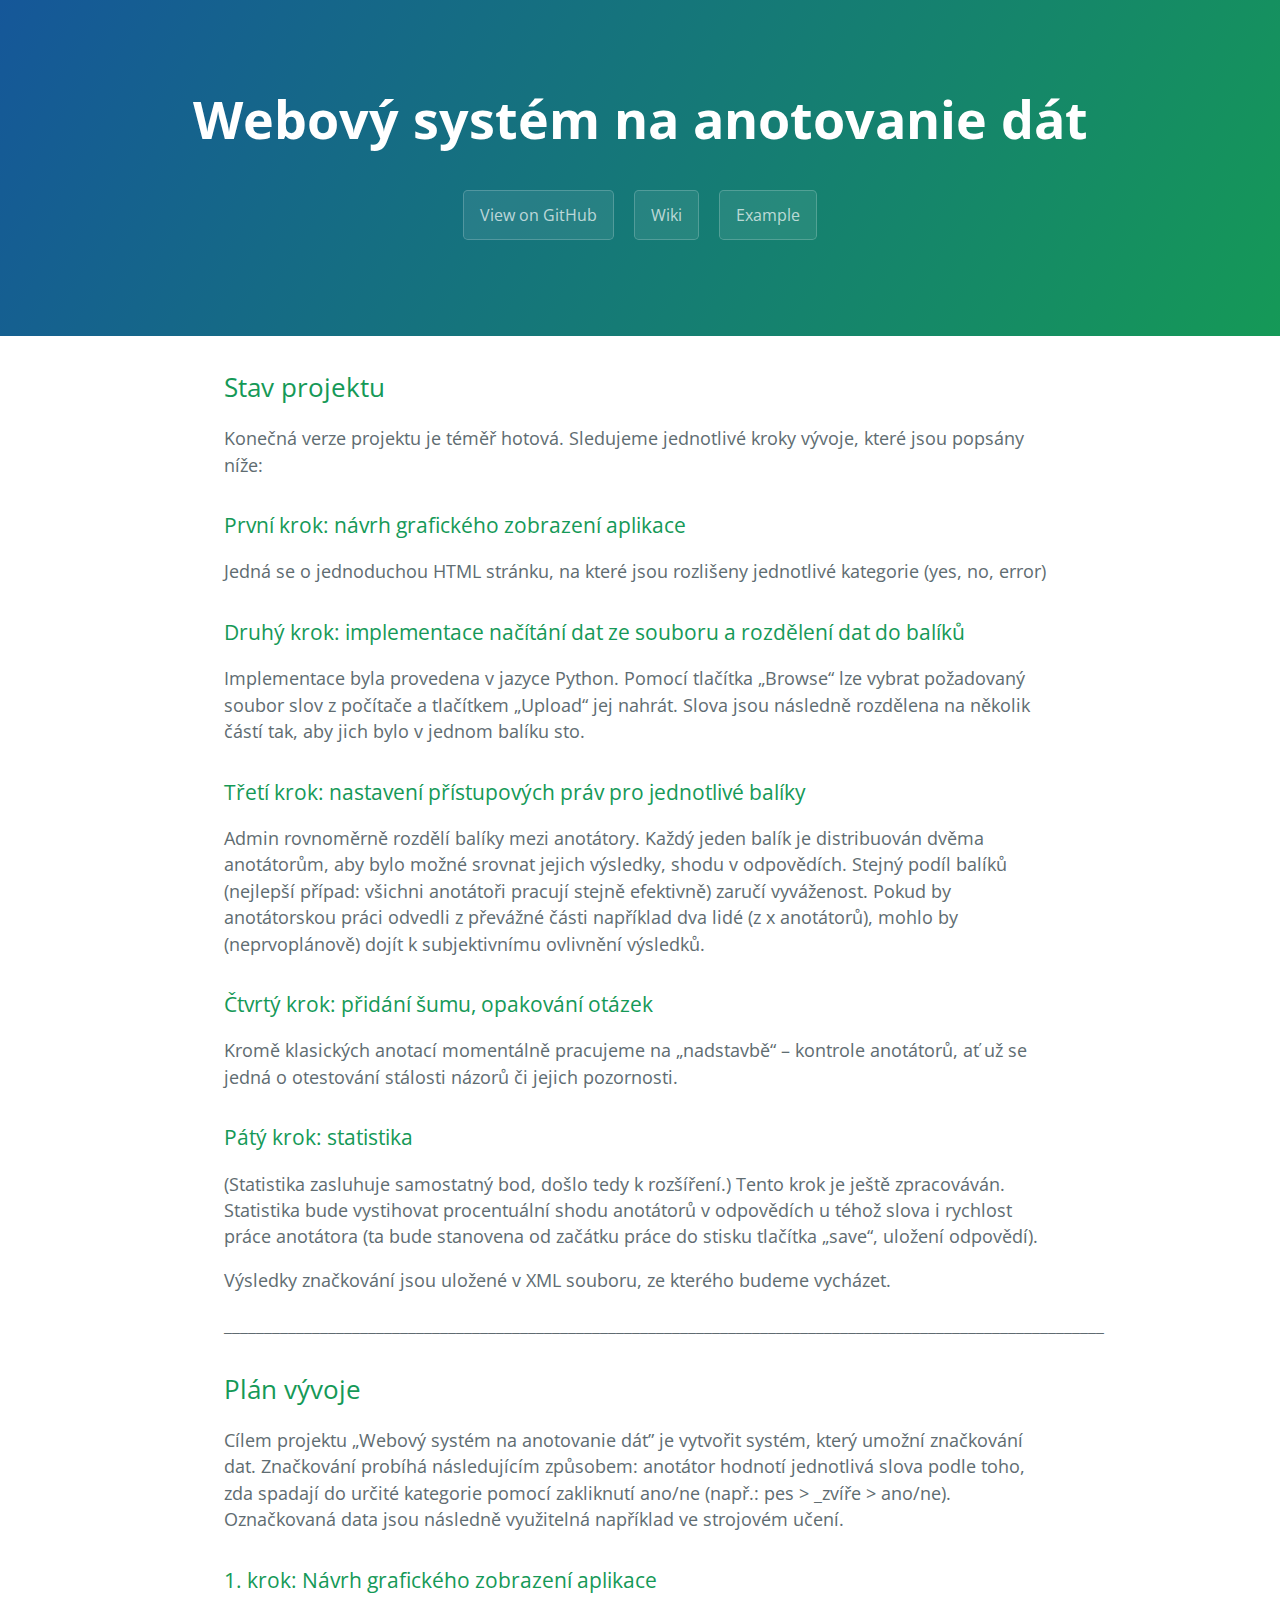
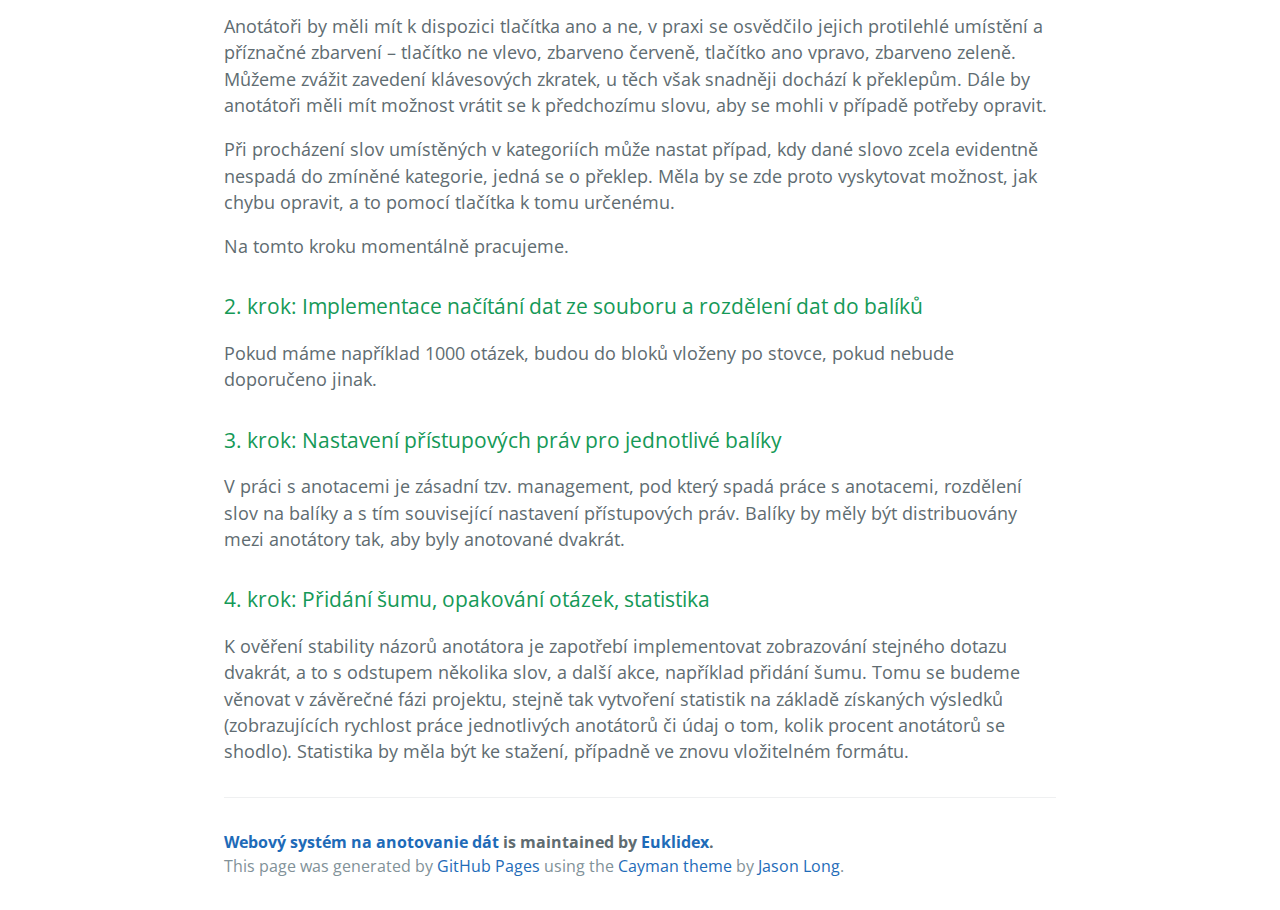
==== index.html @ afd8bba5 "Update index.html" ====
<!DOCTYPE html>
<html lang="en-us">
  <head>
    <meta charset="UTF-8">
    <title>Webový systém na anotovanie dát by Euklidex</title>
    <meta name="viewport" content="width=device-width, initial-scale=1">
    <link rel="stylesheet" type="text/css" href="stylesheets/normalize.css" media="screen">
    <link href='https://fonts.googleapis.com/css?family=Open+Sans:400,700' rel='stylesheet' type='text/css'>
    <link rel="stylesheet" type="text/css" href="stylesheets/stylesheet.css" media="screen">
    <link rel="stylesheet" type="text/css" href="stylesheets/github-light.css" media="screen">
  </head>
  <body>
    <section class="page-header">
      <h1 class="project-name">Webový systém na anotovanie dát</h1>
      <h2 class="project-tagline"></h2>
      <a href="https://github.com/Euklidex/WebSystemForDataAnnotation" class="btn">View on GitHub</a>
      <a href="https://github.com/Euklidex/WebSystemForDataAnnotation/wiki" class="btn">Wiki</a>
      <a href="example.html" class="btn">Example</a>
    </section>

    <section class="main-content">
      	<h2>Stav projektu</h2>
      	<p>Konečná verze projektu je téměř hotová. Sledujeme jednotlivé kroky vývoje, které jsou popsány níže:</p> 
      	
	<h3>První krok: návrh grafického zobrazení aplikace</h3> 
	<p>Jedná se o jednoduchou HTML stránku, na které jsou rozlišeny jednotlivé kategorie (yes, no, error)</p>
	
	<h3>Druhý krok: implementace načítání dat ze souboru a rozdělení dat do balíků</h3>
	<p>Implementace byla provedena v jazyce Python. Pomocí tlačítka „Browse“ lze vybrat požadovaný soubor slov z počítače a tlačítkem „Upload“ jej nahrát.
	Slova jsou následně rozdělena na několik částí tak, aby jich bylo v jednom balíku sto.</p>
	
	<h3>Třetí krok: nastavení přístupových práv pro jednotlivé balíky</h3>
	<p>Admin rovnoměrně rozdělí balíky mezi anotátory. Každý jeden balík je distribuován dvěma anotátorům, aby bylo možné srovnat jejich výsledky, shodu v odpovědích. 
	Stejný podíl balíků (nejlepší případ: všichni anotátoři pracují stejně efektivně) zaručí vyváženost. Pokud by anotátorskou práci odvedli z převážné části například dva lidé (z x anotátorů), mohlo by (neprvoplánově) dojít k subjektivnímu ovlivnění výsledků.</p>  
	
	<h3>Čtvrtý krok: přidání šumu, opakování otázek</h3>
	<p>Kromě klasických anotací momentálně pracujeme na „nadstavbě“ – kontrole anotátorů, ať už se jedná o otestování stálosti názorů či jejich pozornosti.</p>
	
	<h3>Pátý krok: statistika</h3>
	<p>(Statistika zasluhuje samostatný bod, došlo tedy k rozšíření.) Tento krok je ještě zpracováván. Statistika bude vystihovat procentuální shodu anotátorů v odpovědích u téhož slova i rychlost práce anotátora (ta bude stanovena od začátku práce do stisku tlačítka „save“, uložení odpovědí).</p>
	<p>Výsledky značkování jsou uložené v XML souboru, ze kterého budeme vycházet.</p>
<p>______________________________________________________________________________________________________________</p>

	  <h2>Plán vývoje</h2>
	  
      <p>Cílem projektu „Webový systém na anotovanie dát” je vytvořit systém, který umožní značkování dat. Značkování probíhá následujícím způsobem: anotátor hodnotí jednotlivá slova podle toho, zda spadají do určité kategorie pomocí zakliknutí ano/ne (např.: pes > _zvíře > ano/ne). Označkovaná data jsou následně využitelná například ve strojovém učení.</p>
	  
	  <h3>1. krok: Návrh grafického zobrazení aplikace</h3>
	  
	  <p>Anotátoři by měli mít k dispozici tlačítka ano a ne, v praxi se osvědčilo jejich protilehlé umístění a příznačné zbarvení – tlačítko ne vlevo, zbarveno červeně, tlačítko ano vpravo, zbarveno zeleně. Můžeme zvážit zavedení klávesových zkratek, u těch však snadněji dochází k překlepům. Dále by anotátoři měli mít možnost vrátit se k předchozímu slovu, aby se mohli v případě potřeby opravit.</p>
	  
	  <p>Při procházení slov umístěných v kategoriích může nastat případ, kdy dané slovo zcela evidentně nespadá do zmíněné kategorie, jedná se o překlep. Měla by se zde proto vyskytovat možnost, jak chybu opravit, a to pomocí tlačítka k tomu určenému.</p>
	  
	  <p>Na tomto kroku momentálně pracujeme.</p>

	  <h3>2. krok: Implementace načítání dat ze souboru a rozdělení dat do balíků</h3>
	  
	  <p>Pokud máme například 1000 otázek, budou do bloků vloženy po stovce, pokud nebude doporučeno jinak.</p>

	  <h3>3. krok: Nastavení přístupových práv pro jednotlivé balíky</h3>	
	  
	  <p>V práci s anotacemi je zásadní tzv. management, pod který spadá práce s anotacemi, rozdělení slov na balíky a s tím související nastavení přístupových práv. Balíky by měly být distribuovány mezi anotátory tak, aby byly anotované dvakrát.</p>

	  <h3>4. krok: Přidání šumu, opakování otázek, statistika</h3>
	  
	  <p>K ověření stability názorů anotátora je zapotřebí implementovat zobrazování stejného dotazu dvakrát, a to s odstupem několika slov, a další akce, například přidání šumu. Tomu se budeme věnovat v závěrečné fázi projektu, stejně tak vytvoření statistik na základě získaných výsledků (zobrazujících rychlost práce jednotlivých anotátorů či údaj o tom, kolik procent anotátorů se shodlo). Statistika by měla být ke stažení, případně ve znovu vložitelném formátu.</p>
	  
      <footer class="site-footer">
        <span class="site-footer-owner"><a href="https://github.com/Euklidex/WebSystemForDataAnnotation">Webový systém na anotovanie dát</a> is maintained by <a href="https://github.com/Euklidex">Euklidex</a>.</span>

        <span class="site-footer-credits">This page was generated by <a href="https://pages.github.com">GitHub Pages</a> using the <a href="https://github.com/jasonlong/cayman-theme">Cayman theme</a> by <a href="https://twitter.com/jasonlong">Jason Long</a>.</span>
      </footer>

    </section>

  
  </body>
</html>
---- stylesheets/stylesheet.css ----
* {
  box-sizing: border-box; }

body {
  padding: 0;
  margin: 0;
  font-family: "Open Sans", "Helvetica Neue", Helvetica, Arial, sans-serif;
  font-size: 16px;
  line-height: 1.5;
  color: #606c71; }

a {
  color: #1e6bb8;
  text-decoration: none; }
  a:hover {
    text-decoration: underline; }

.btn {
  display: inline-block;
  margin-bottom: 1rem;
  color: rgba(255, 255, 255, 0.7);
  background-color: rgba(255, 255, 255, 0.08);
  border-color: rgba(255, 255, 255, 0.2);
  border-style: solid;
  border-width: 1px;
  border-radius: 0.3rem;
  transition: color 0.2s, background-color 0.2s, border-color 0.2s; }
  .btn + .btn {
    margin-left: 1rem; }

.btn:hover {
  color: rgba(255, 255, 255, 0.8);
  text-decoration: none;
  background-color: rgba(255, 255, 255, 0.2);
  border-color: rgba(255, 255, 255, 0.3); }

@media screen and (min-width: 64em) {
  .btn {
    padding: 0.75rem 1rem; } }

@media screen and (min-width: 42em) and (max-width: 64em) {
  .btn {
    padding: 0.6rem 0.9rem;
    font-size: 0.9rem; } }

@media screen and (max-width: 42em) {
  .btn {
    display: block;
    width: 100%;
    padding: 0.75rem;
    font-size: 0.9rem; }
    .btn + .btn {
      margin-top: 1rem;
      margin-left: 0; } }

.page-header {
  color: #fff;
  text-align: center;
  background-color: #159957;
  background-image: linear-gradient(120deg, #155799, #159957); }

@media screen and (min-width: 64em) {
  .page-header {
    padding: 5rem 6rem; } }

@media screen and (min-width: 42em) and (max-width: 64em) {
  .page-header {
    padding: 3rem 4rem; } }

@media screen and (max-width: 42em) {
  .page-header {
    padding: 2rem 1rem; } }

.project-name {
  margin-top: 0;
  margin-bottom: 0.1rem; }

@media screen and (min-width: 64em) {
  .project-name {
    font-size: 3.25rem; } }

@media screen and (min-width: 42em) and (max-width: 64em) {
  .project-name {
    font-size: 2.25rem; } }

@media screen and (max-width: 42em) {
  .project-name {
    font-size: 1.75rem; } }

.project-tagline {
  margin-bottom: 2rem;
  font-weight: normal;
  opacity: 0.7; }

@media screen and (min-width: 64em) {
  .project-tagline {
    font-size: 1.25rem; } }

@media screen and (min-width: 42em) and (max-width: 64em) {
  .project-tagline {
    font-size: 1.15rem; } }

@media screen and (max-width: 42em) {
  .project-tagline {
    font-size: 1rem; } }

.main-content :first-child {
  margin-top: 0; }
.main-content img {
  max-width: 100%; }
.main-content h1, .main-content h2, .main-content h3, .main-content h4, .main-content h5, .main-content h6 {
  margin-top: 2rem;
  margin-bottom: 1rem;
  font-weight: normal;
  color: #159957; }
.main-content p {
  margin-bottom: 1em; }
.main-content code {
  padding: 2px 4px;
  font-family: Consolas, "Liberation Mono", Menlo, Courier, monospace;
  font-size: 0.9rem;
  color: #383e41;
  background-color: #f3f6fa;
  border-radius: 0.3rem; }
.main-content pre {
  padding: 0.8rem;
  margin-top: 0;
  margin-bottom: 1rem;
  font: 1rem Consolas, "Liberation Mono", Menlo, Courier, monospace;
  color: #567482;
  word-wrap: normal;
  background-color: #f3f6fa;
  border: solid 1px #dce6f0;
  border-radius: 0.3rem; }
  .main-content pre > code {
    padding: 0;
    margin: 0;
    font-size: 0.9rem;
    color: #567482;
    word-break: normal;
    white-space: pre;
    background: transparent;
    border: 0; }
.main-content .highlight {
  margin-bottom: 1rem; }
  .main-content .highlight pre {
    margin-bottom: 0;
    word-break: normal; }
.main-content .highlight pre, .main-content pre {
  padding: 0.8rem;
  overflow: auto;
  font-size: 0.9rem;
  line-height: 1.45;
  border-radius: 0.3rem; }
.main-content pre code, .main-content pre tt {
  display: inline;
  max-width: initial;
  padding: 0;
  margin: 0;
  overflow: initial;
  line-height: inherit;
  word-wrap: normal;
  background-color: transparent;
  border: 0; }
  .main-content pre code:before, .main-content pre code:after, .main-content pre tt:before, .main-content pre tt:after {
    content: normal; }
.main-content ul, .main-content ol {
  margin-top: 0; }
.main-content blockquote {
  padding: 0 1rem;
  margin-left: 0;
  color: #819198;
  border-left: 0.3rem solid #dce6f0; }
  .main-content blockquote > :first-child {
    margin-top: 0; }
  .main-content blockquote > :last-child {
    margin-bottom: 0; }
.main-content table {
  display: block;
  width: 100%;
  overflow: auto;
  word-break: normal;
  word-break: keep-all; }
  .main-content table th {
    font-weight: bold; }
  .main-content table th, .main-content table td {
    padding: 0.5rem 1rem;
    border: 1px solid #e9ebec; }
.main-content dl {
  padding: 0; }
  .main-content dl dt {
    padding: 0;
    margin-top: 1rem;
    font-size: 1rem;
    font-weight: bold; }
  .main-content dl dd {
    padding: 0;
    margin-bottom: 1rem; }
.main-content hr {
  height: 2px;
  padding: 0;
  margin: 1rem 0;
  background-color: #eff0f1;
  border: 0; }

@media screen and (min-width: 64em) {
  .main-content {
    max-width: 64rem;
    padding: 2rem 6rem;
    margin: 0 auto;
    font-size: 1.1rem; } }

@media screen and (min-width: 42em) and (max-width: 64em) {
  .main-content {
    padding: 2rem 4rem;
    font-size: 1.1rem; } }

@media screen and (max-width: 42em) {
  .main-content {
    padding: 2rem 1rem;
    font-size: 1rem; } }

.site-footer {
  padding-top: 2rem;
  margin-top: 2rem;
  border-top: solid 1px #eff0f1; }

.site-footer-owner {
  display: block;
  font-weight: bold; }

.site-footer-credits {
  color: #819198; }

@media screen and (min-width: 64em) {
  .site-footer {
    font-size: 1rem; } }

@media screen and (min-width: 42em) and (max-width: 64em) {
  .site-footer {
    font-size: 1rem; } }

@media screen and (max-width: 42em) {
  .site-footer {
    font-size: 0.9rem; } }
---- stylesheets/github-light.css ----
/*
The MIT License (MIT)

Copyright (c) 2015 GitHub, Inc.

Permission is hereby granted, free of charge, to any person obtaining a copy
of this software and associated documentation files (the "Software"), to deal
in the Software without restriction, including without limitation the rights
to use, copy, modify, merge, publish, distribute, sublicense, and/or sell
copies of the Software, and to permit persons to whom the Software is
furnished to do so, subject to the following conditions:

The above copyright notice and this permission notice shall be included in all
copies or substantial portions of the Software.

THE SOFTWARE IS PROVIDED "AS IS", WITHOUT WARRANTY OF ANY KIND, EXPRESS OR
IMPLIED, INCLUDING BUT NOT LIMITED TO THE WARRANTIES OF MERCHANTABILITY,
FITNESS FOR A PARTICULAR PURPOSE AND NONINFRINGEMENT. IN NO EVENT SHALL THE
AUTHORS OR COPYRIGHT HOLDERS BE LIABLE FOR ANY CLAIM, DAMAGES OR OTHER
LIABILITY, WHETHER IN AN ACTION OF CONTRACT, TORT OR OTHERWISE, ARISING FROM,
OUT OF OR IN CONNECTION WITH THE SOFTWARE OR THE USE OR OTHER DEALINGS IN THE
SOFTWARE.

*/

.pl-c /* comment */ {
  color: #969896;
}

.pl-c1      /* constant, markup.raw, meta.diff.header, meta.module-reference, meta.property-name, support, support.constant, support.variable, variable.other.constant */,
.pl-s .pl-v /* string variable */ {
  color: #0086b3;
}

.pl-e  /* entity */,
.pl-en /* entity.name */ {
  color: #795da3;
}

.pl-s .pl-s1 /* string source */,
.pl-smi      /* storage.modifier.import, storage.modifier.package, storage.type.java, variable.other, variable.parameter.function */ {
  color: #333;
}

.pl-ent /* entity.name.tag */ {
  color: #63a35c;
}

.pl-k /* keyword, storage, storage.type */ {
  color: #a71d5d;
}

.pl-pds              /* punctuation.definition.string, string.regexp.character-class */,
.pl-s                /* string */,
.pl-s .pl-pse .pl-s1 /* string punctuation.section.embedded source */,
.pl-sr               /* string.regexp */,
.pl-sr .pl-cce       /* string.regexp constant.character.escape */,
.pl-sr .pl-sra       /* string.regexp string.regexp.arbitrary-repitition */,
.pl-sr .pl-sre       /* string.regexp source.ruby.embedded */ {
  color: #183691;
}

.pl-v /* variable */ {
  color: #ed6a43;
}

.pl-id /* invalid.deprecated */ {
  color: #b52a1d;
}

.pl-ii /* invalid.illegal */ {
  background-color: #b52a1d;
  color: #f8f8f8;
}

.pl-sr .pl-cce /* string.regexp constant.character.escape */ {
  color: #63a35c;
  font-weight: bold;
}

.pl-ml /* markup.list */ {
  color: #693a17;
}

.pl-mh        /* markup.heading */,
.pl-mh .pl-en /* markup.heading entity.name */,
.pl-ms        /* meta.separator */ {
  color: #1d3e81;
  font-weight: bold;
}

.pl-mq /* markup.quote */ {
  color: #008080;
}

.pl-mi /* markup.italic */ {
  color: #333;
  font-style: italic;
}

.pl-mb /* markup.bold */ {
  color: #333;
  font-weight: bold;
}

.pl-md /* markup.deleted, meta.diff.header.from-file */ {
  background-color: #ffecec;
  color: #bd2c00;
}

.pl-mi1 /* markup.inserted, meta.diff.header.to-file */ {
  background-color: #eaffea;
  color: #55a532;
}

.pl-mdr /* meta.diff.range */ {
  color: #795da3;
  font-weight: bold;
}

.pl-mo /* meta.output */ {
  color: #1d3e81;
}
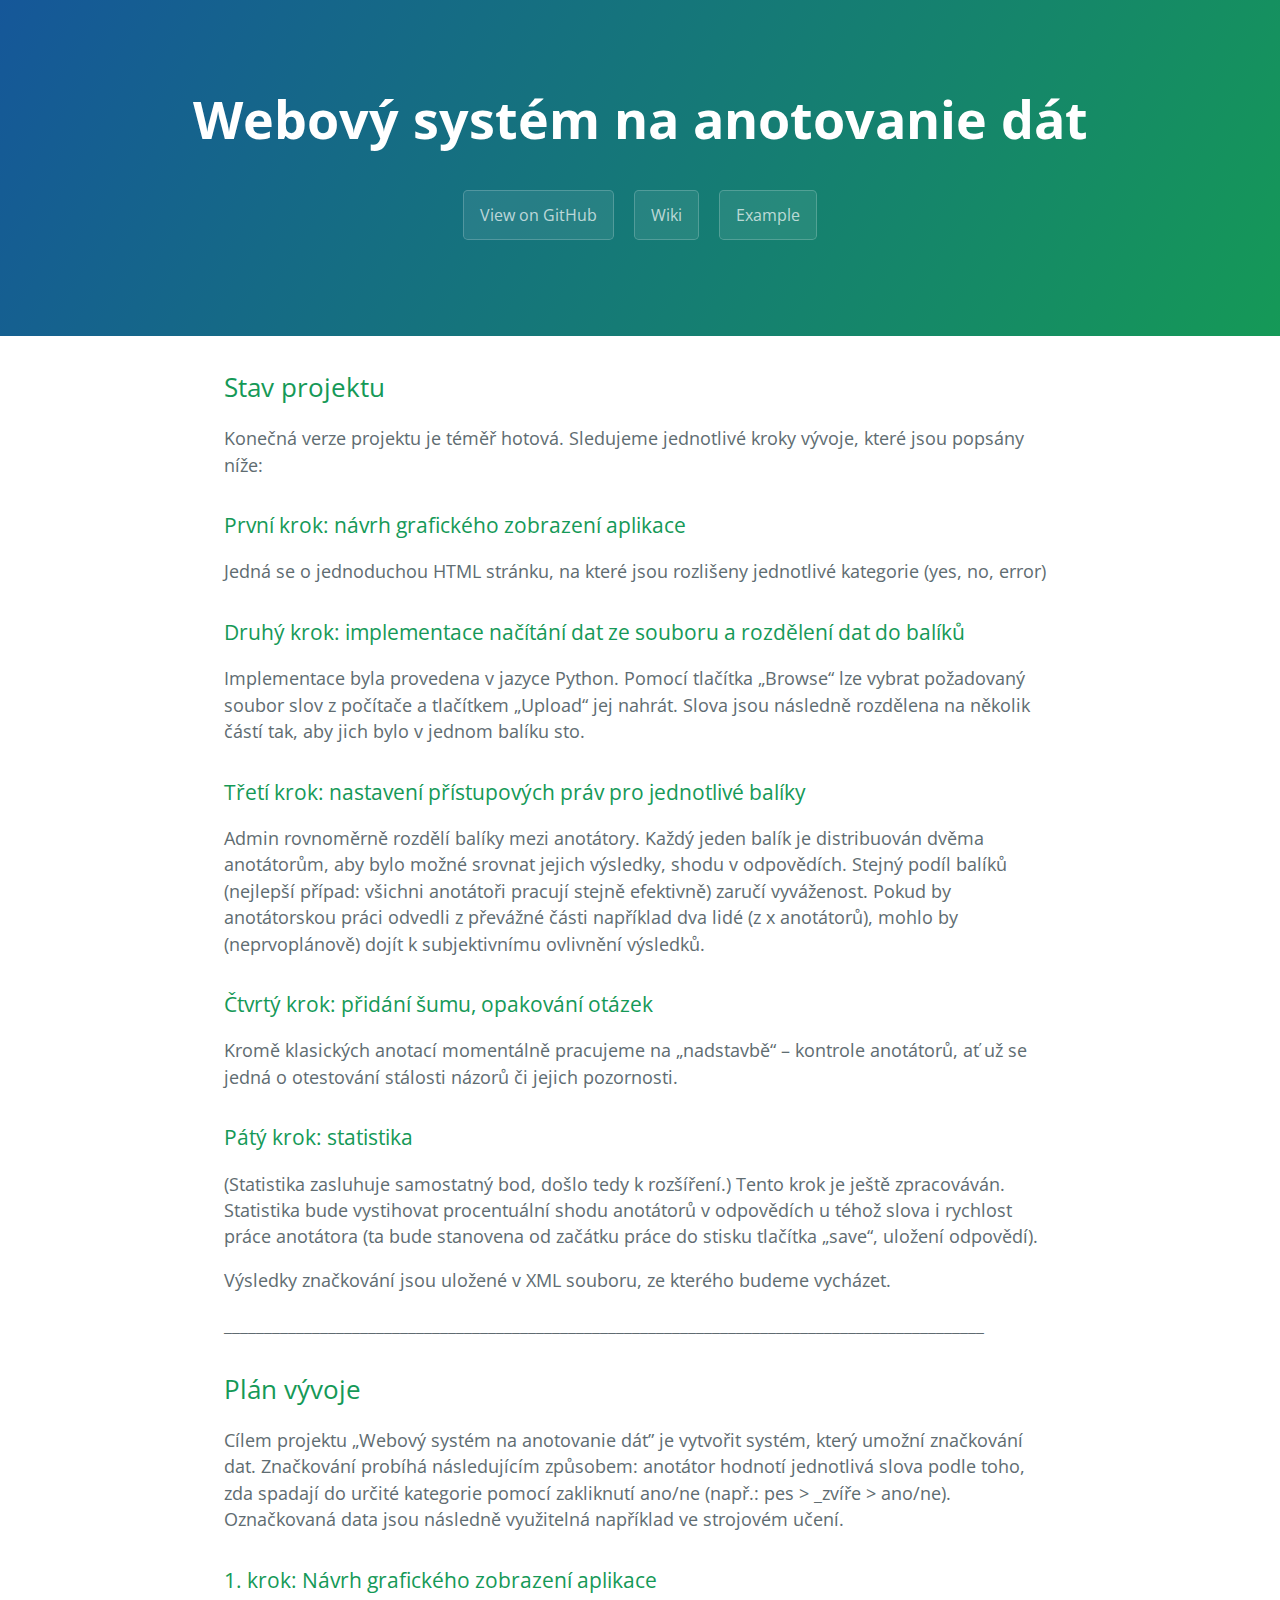
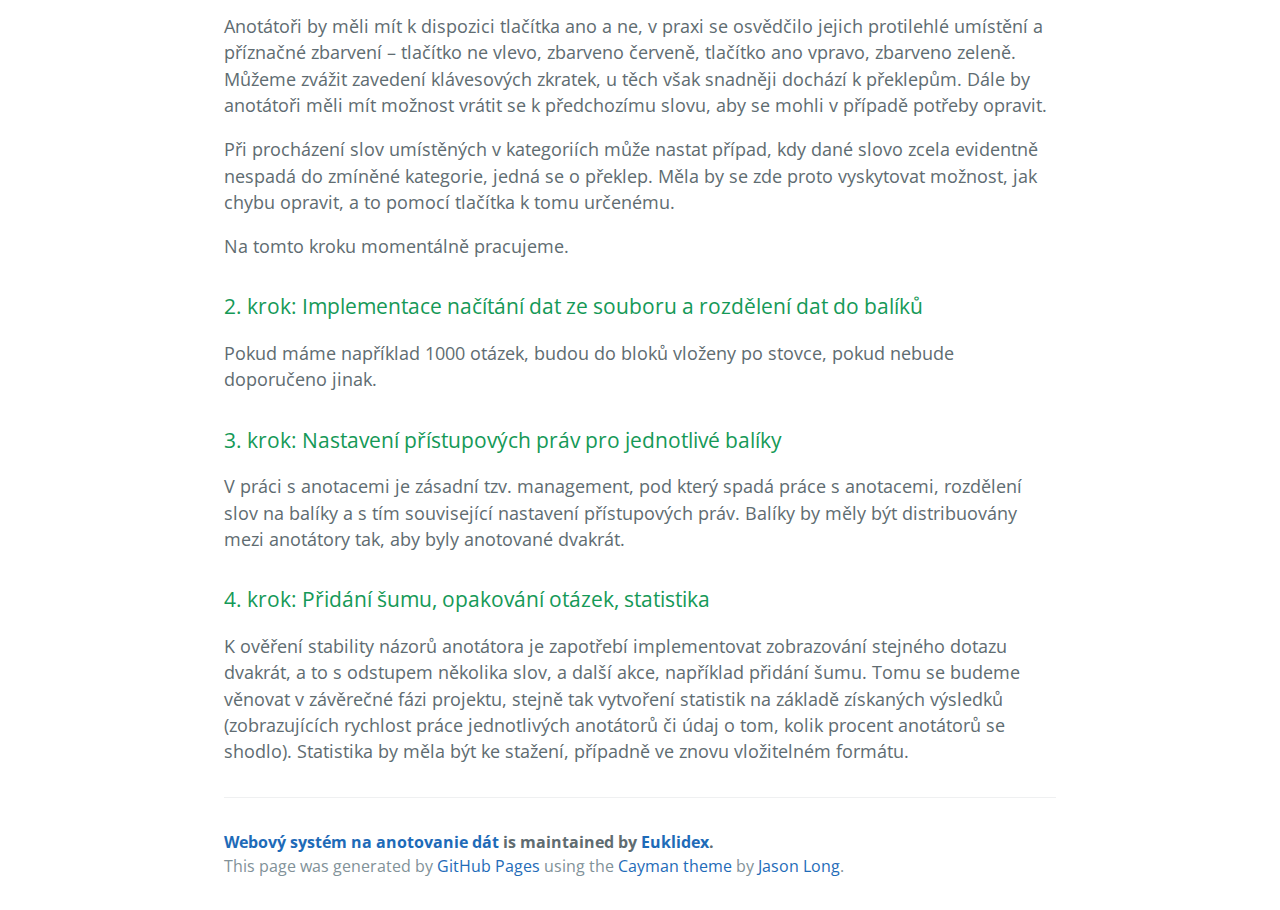
==== commit 620376e8: "Update index.html" ====
--- a/index.html
+++ b/index.html
@@ -39,7 +39,7 @@
 	<h3>Pátý krok: statistika</h3>
 	<p>(Statistika zasluhuje samostatný bod, došlo tedy k rozšíření.) Tento krok je ještě zpracováván. Statistika bude vystihovat procentuální shodu anotátorů v odpovědích u téhož slova i rychlost práce anotátora (ta bude stanovena od začátku práce do stisku tlačítka „save“, uložení odpovědí).</p>
 	<p>Výsledky značkování jsou uložené v XML souboru, ze kterého budeme vycházet.</p>
-<p>______________________________________________________________________________________________________________</p>
+<p>_______________________________________________________________________________________________</p>
 
 	  <h2>Plán vývoje</h2>
 	  
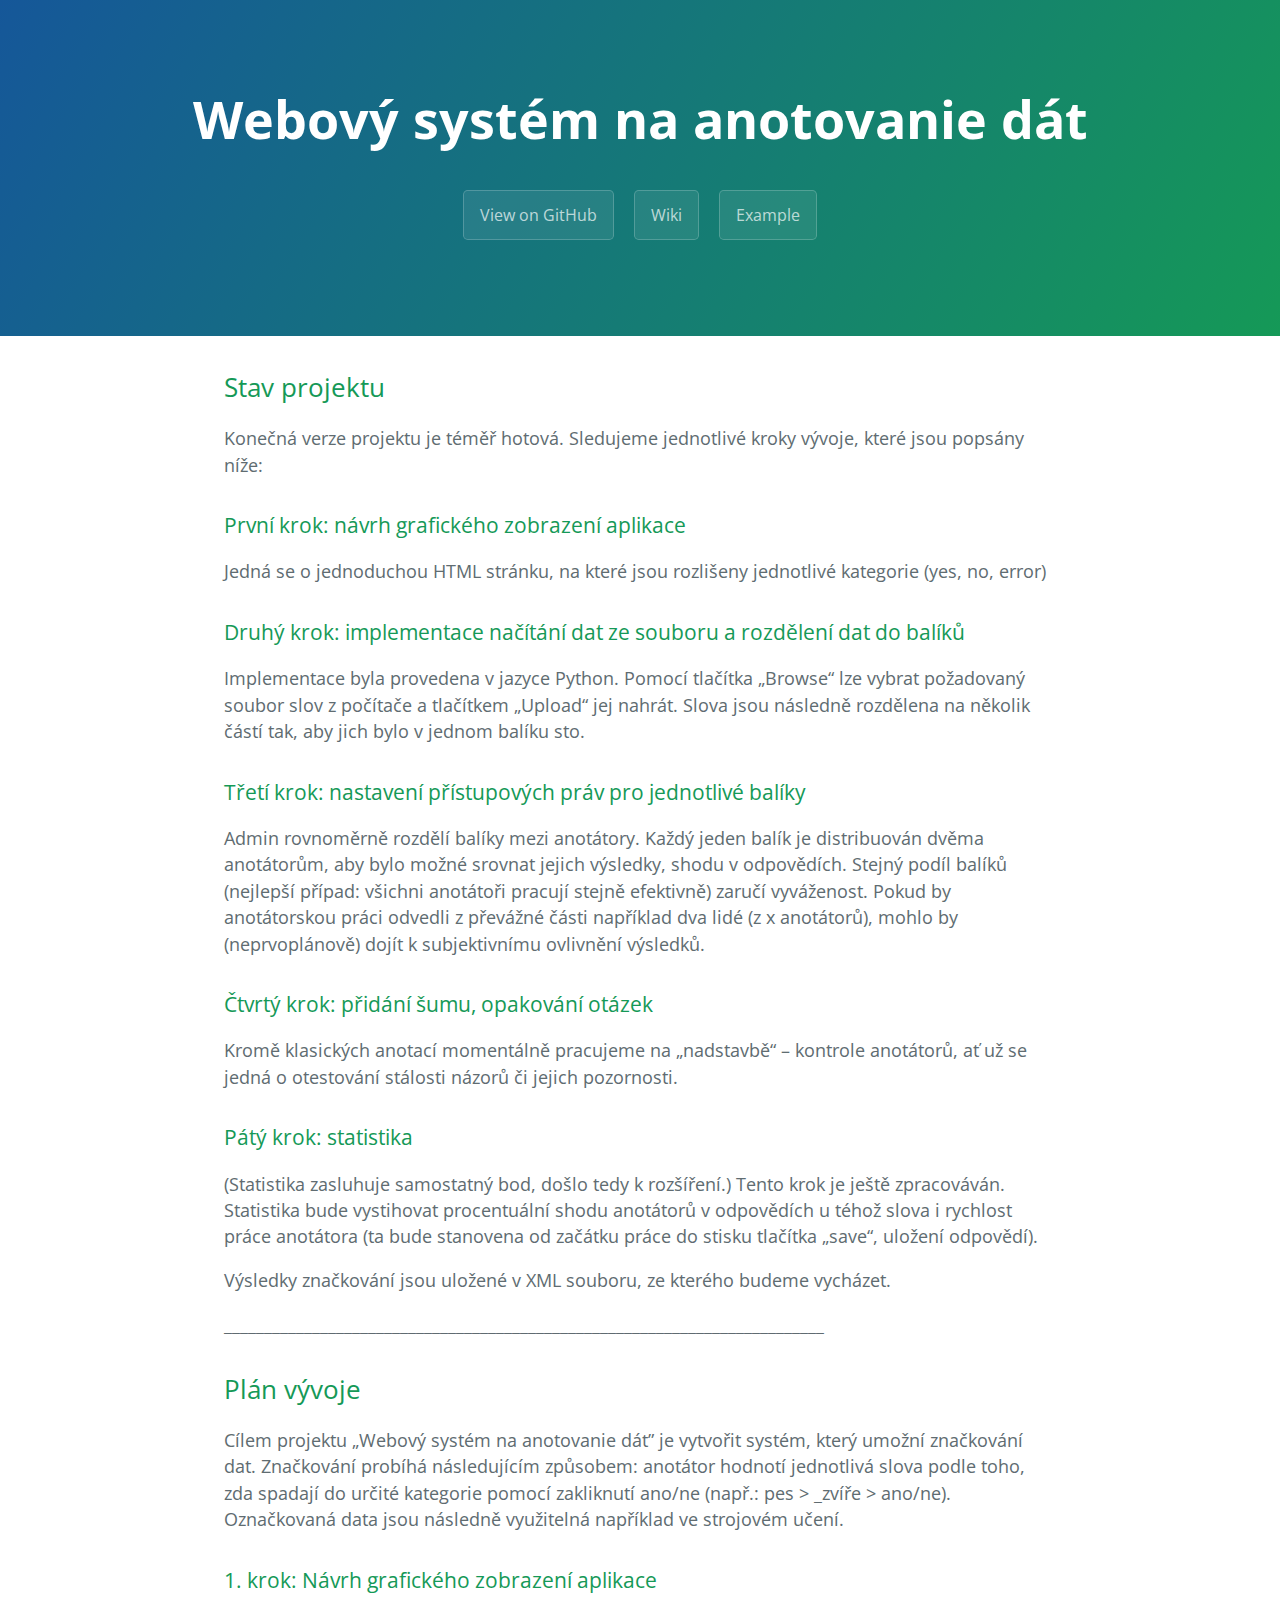
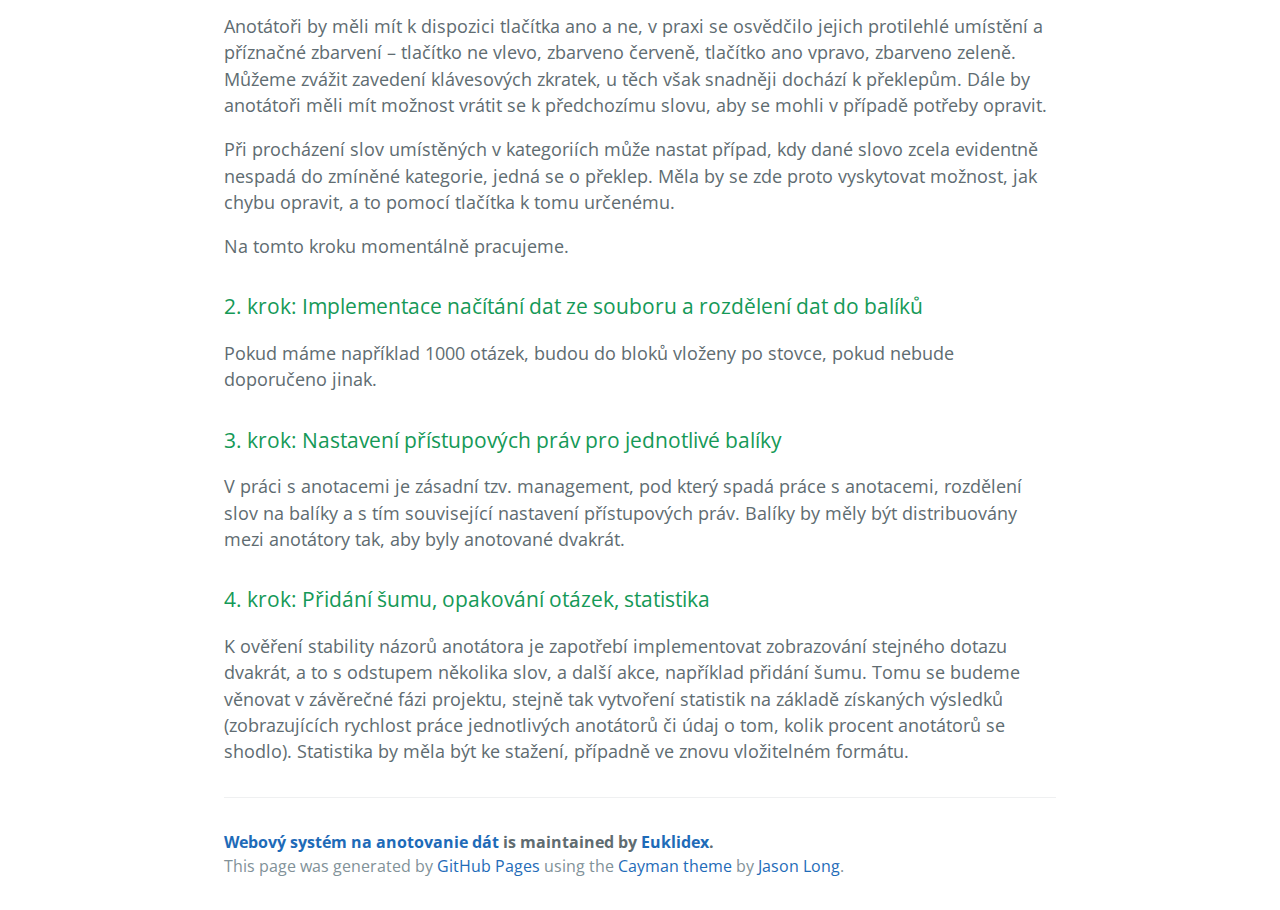
==== commit b84966bb: "Update index.html" ====
--- a/index.html
+++ b/index.html
@@ -39,7 +39,7 @@
 	<h3>Pátý krok: statistika</h3>
 	<p>(Statistika zasluhuje samostatný bod, došlo tedy k rozšíření.) Tento krok je ještě zpracováván. Statistika bude vystihovat procentuální shodu anotátorů v odpovědích u téhož slova i rychlost práce anotátora (ta bude stanovena od začátku práce do stisku tlačítka „save“, uložení odpovědí).</p>
 	<p>Výsledky značkování jsou uložené v XML souboru, ze kterého budeme vycházet.</p>
-<p>_______________________________________________________________________________________________</p>
+	<p>___________________________________________________________________________</p>
 
 	  <h2>Plán vývoje</h2>
 	  
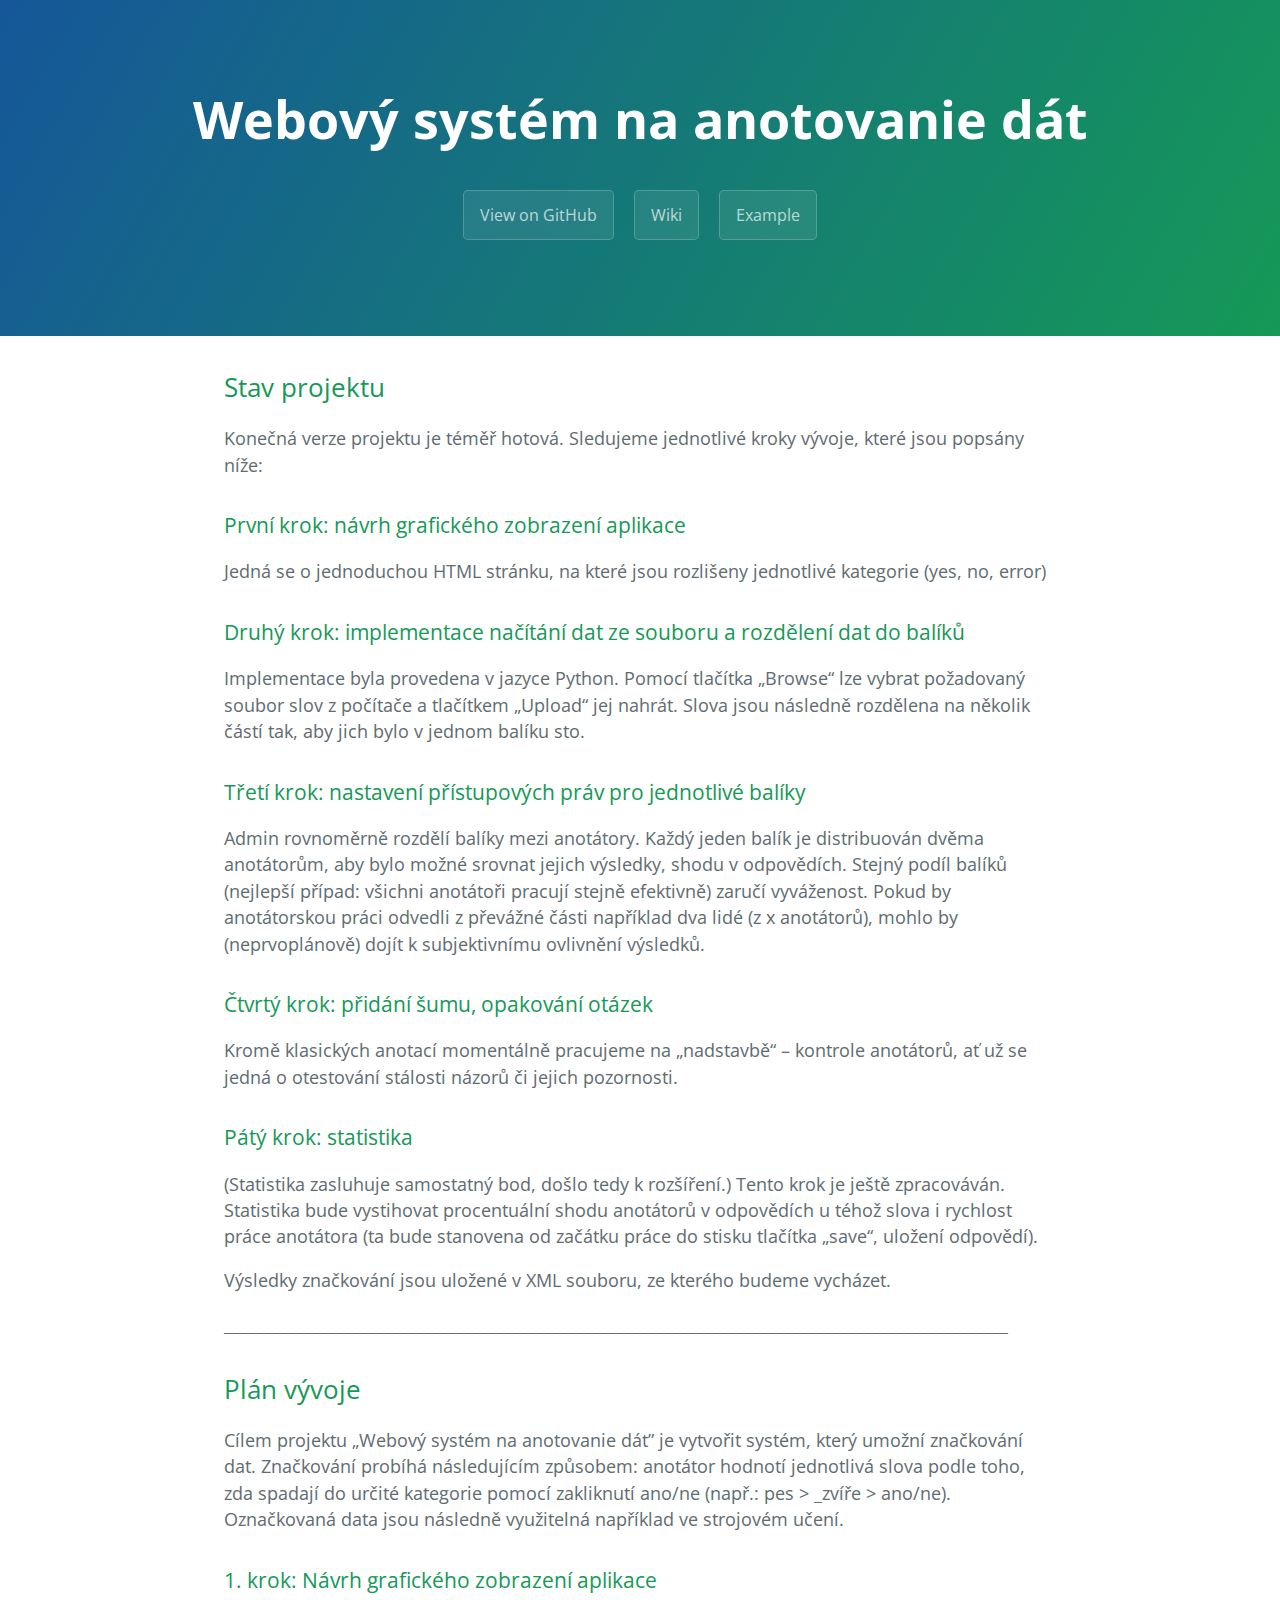
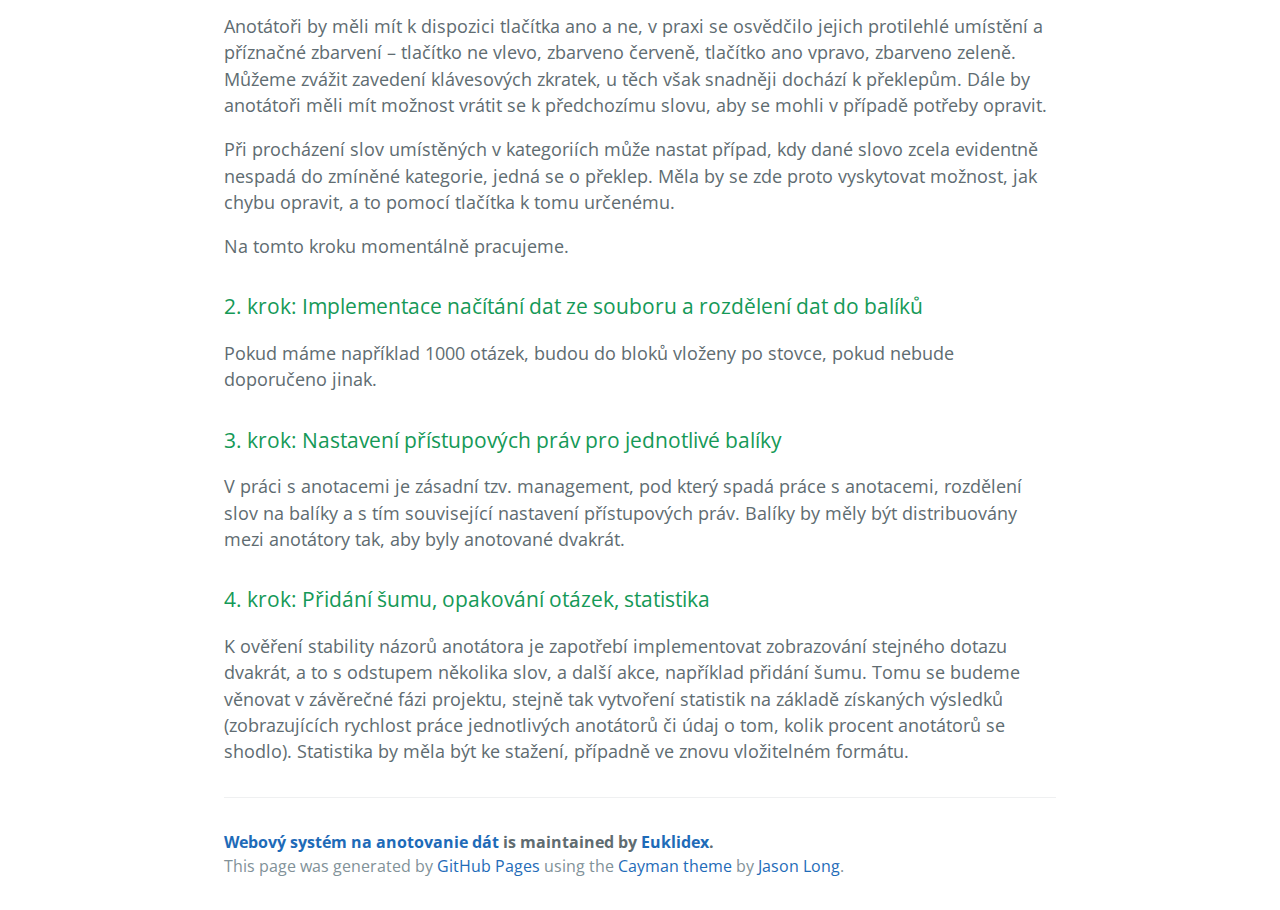
==== commit fe5bb79a: "Update index.html" ====
--- a/index.html
+++ b/index.html
@@ -39,7 +39,7 @@
 	<h3>Pátý krok: statistika</h3>
 	<p>(Statistika zasluhuje samostatný bod, došlo tedy k rozšíření.) Tento krok je ještě zpracováván. Statistika bude vystihovat procentuální shodu anotátorů v odpovědích u téhož slova i rychlost práce anotátora (ta bude stanovena od začátku práce do stisku tlačítka „save“, uložení odpovědí).</p>
 	<p>Výsledky značkování jsou uložené v XML souboru, ze kterého budeme vycházet.</p>
-	<p>___________________________________________________________________________</p>
+	<p>__________________________________________________________________________________________________</p>
 
 	  <h2>Plán vývoje</h2>
 	  
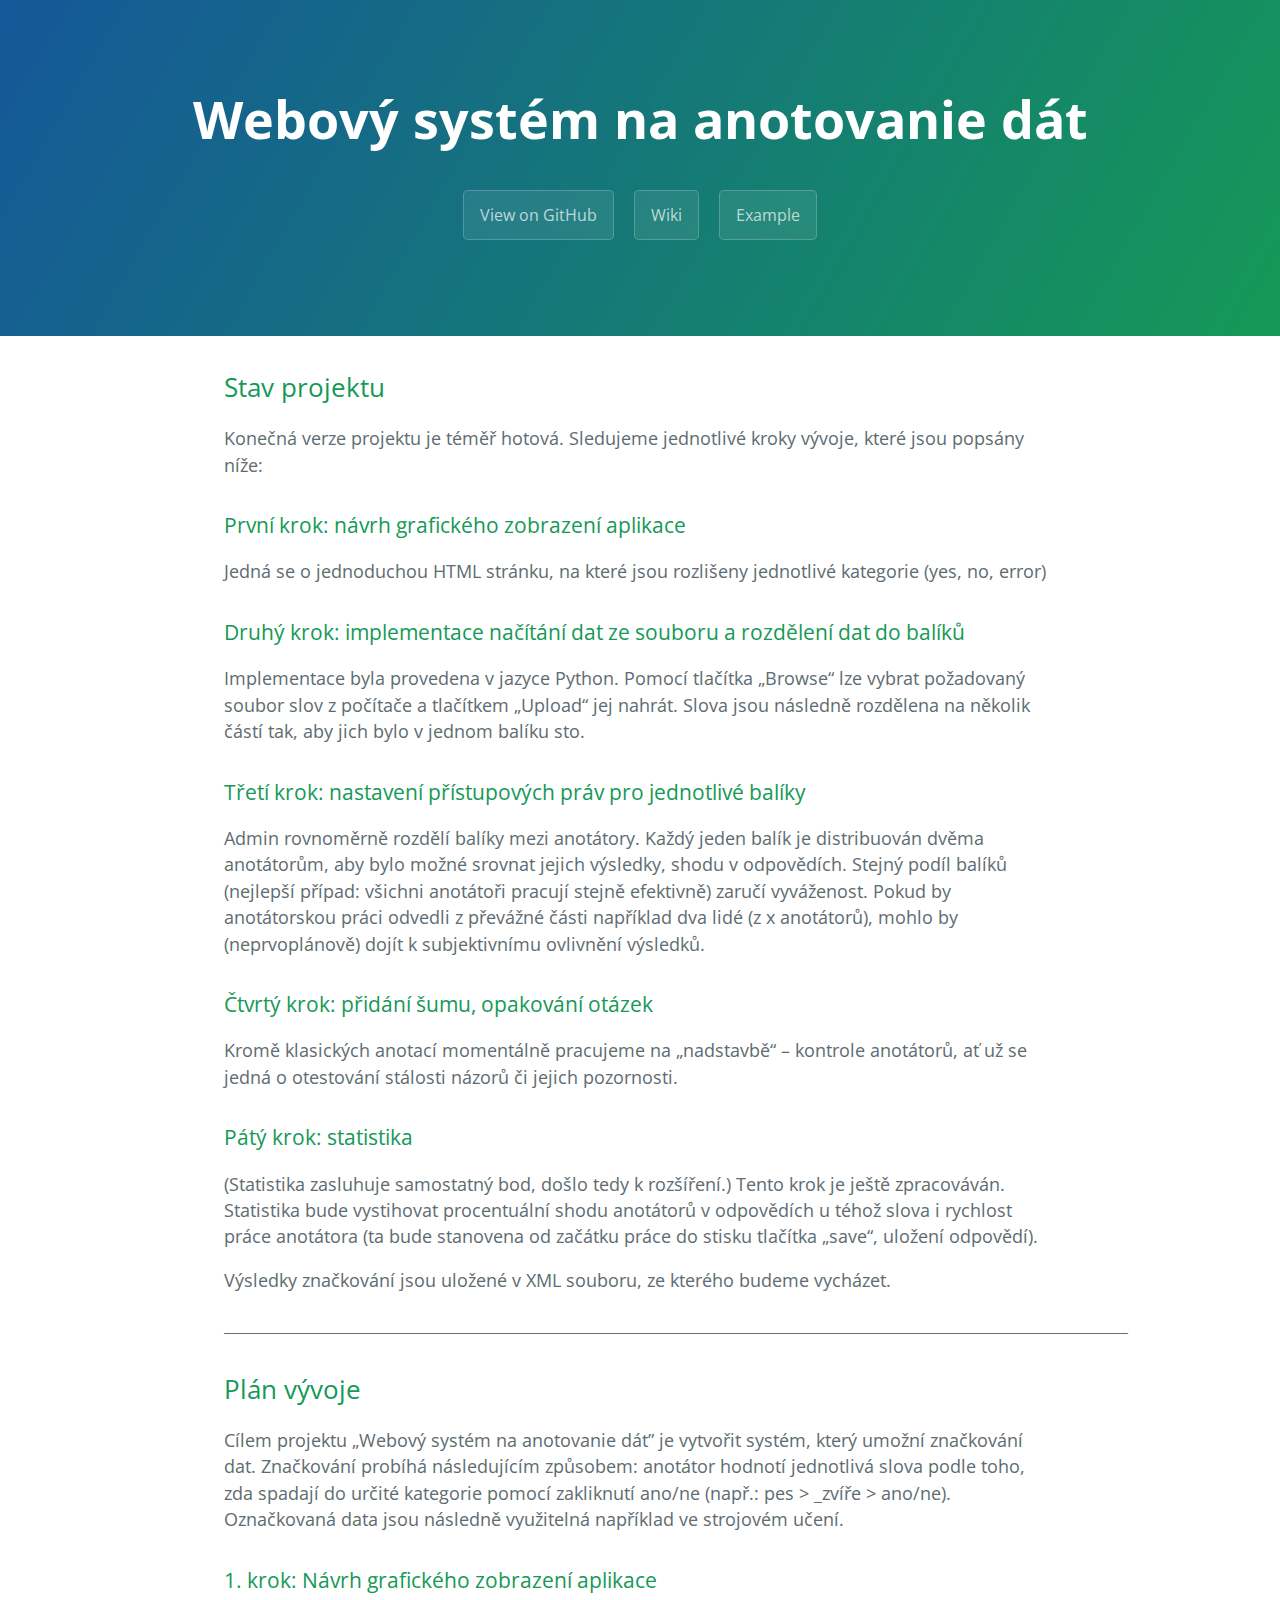
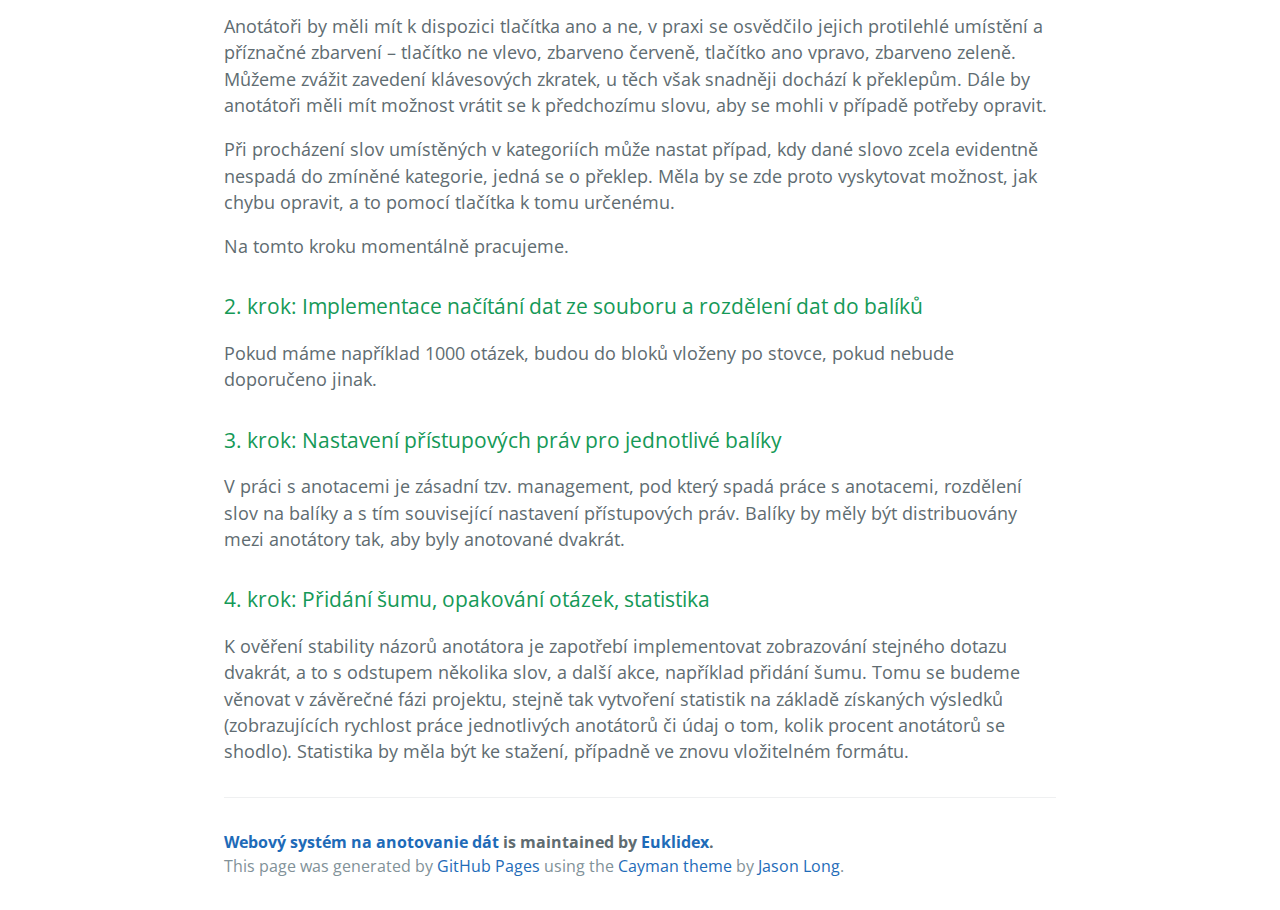
==== commit 9ec09a11: "Update index.html" ====
--- a/index.html
+++ b/index.html
@@ -39,7 +39,7 @@
 	<h3>Pátý krok: statistika</h3>
 	<p>(Statistika zasluhuje samostatný bod, došlo tedy k rozšíření.) Tento krok je ještě zpracováván. Statistika bude vystihovat procentuální shodu anotátorů v odpovědích u téhož slova i rychlost práce anotátora (ta bude stanovena od začátku práce do stisku tlačítka „save“, uložení odpovědí).</p>
 	<p>Výsledky značkování jsou uložené v XML souboru, ze kterého budeme vycházet.</p>
-	<p>__________________________________________________________________________________________________</p>
+	<p>_________________________________________________________________________________________________________________</p>
 
 	  <h2>Plán vývoje</h2>
 	  
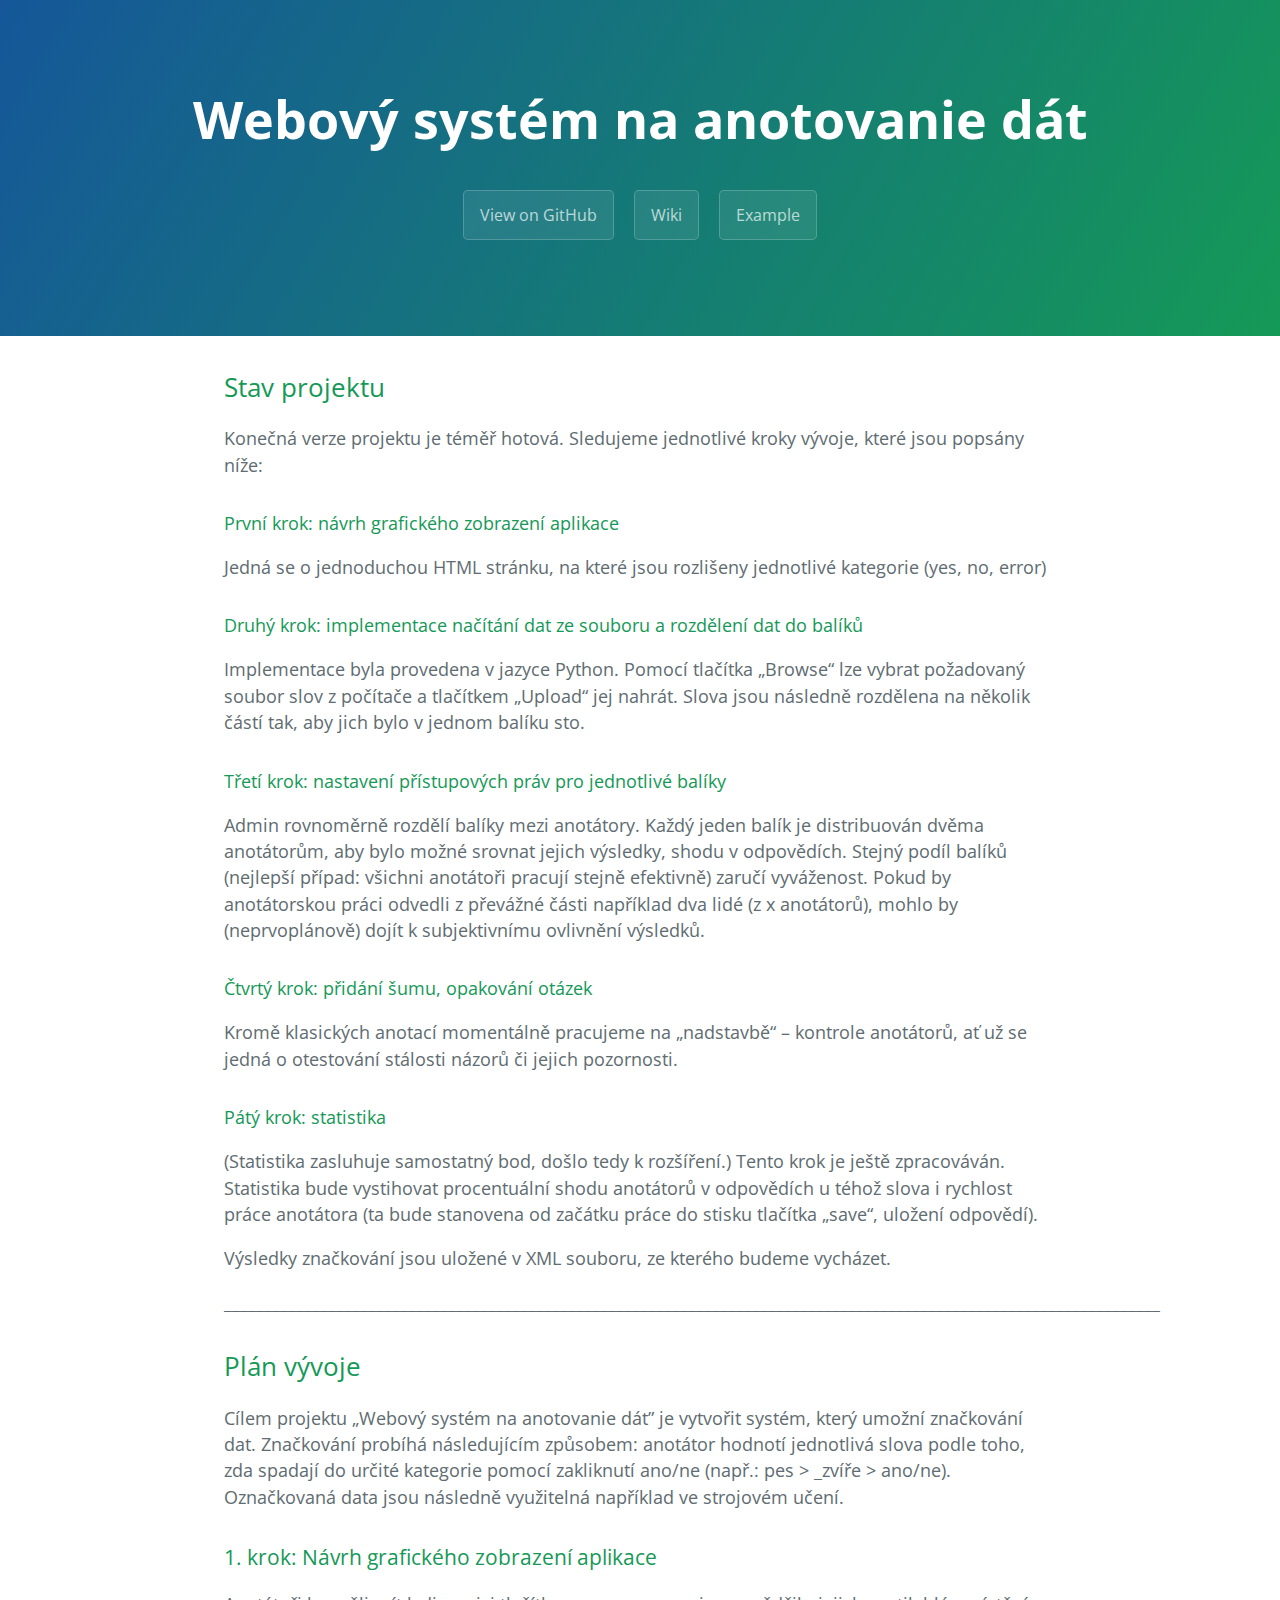
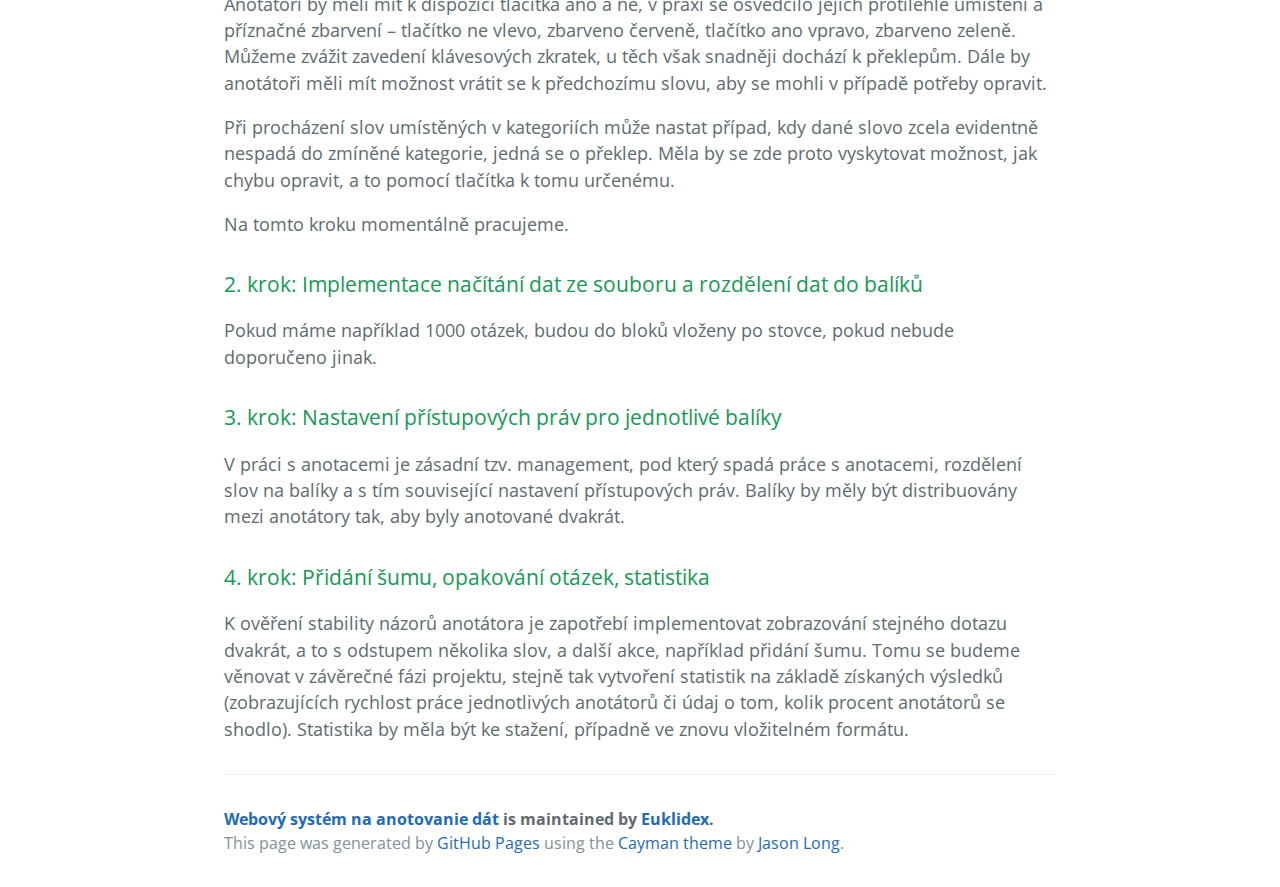
==== commit 913611ad: "Update index.html" ====
--- a/index.html
+++ b/index.html
@@ -22,24 +22,24 @@
       	<h2>Stav projektu</h2>
       	<p>Konečná verze projektu je téměř hotová. Sledujeme jednotlivé kroky vývoje, které jsou popsány níže:</p> 
       	
-	<h3>První krok: návrh grafického zobrazení aplikace</h3> 
+	<h4>První krok: návrh grafického zobrazení aplikace</h3> 
 	<p>Jedná se o jednoduchou HTML stránku, na které jsou rozlišeny jednotlivé kategorie (yes, no, error)</p>
 	
-	<h3>Druhý krok: implementace načítání dat ze souboru a rozdělení dat do balíků</h3>
+	<h4>Druhý krok: implementace načítání dat ze souboru a rozdělení dat do balíků</h3>
 	<p>Implementace byla provedena v jazyce Python. Pomocí tlačítka „Browse“ lze vybrat požadovaný soubor slov z počítače a tlačítkem „Upload“ jej nahrát.
 	Slova jsou následně rozdělena na několik částí tak, aby jich bylo v jednom balíku sto.</p>
 	
-	<h3>Třetí krok: nastavení přístupových práv pro jednotlivé balíky</h3>
+	<h4>Třetí krok: nastavení přístupových práv pro jednotlivé balíky</h3>
 	<p>Admin rovnoměrně rozdělí balíky mezi anotátory. Každý jeden balík je distribuován dvěma anotátorům, aby bylo možné srovnat jejich výsledky, shodu v odpovědích. 
 	Stejný podíl balíků (nejlepší případ: všichni anotátoři pracují stejně efektivně) zaručí vyváženost. Pokud by anotátorskou práci odvedli z převážné části například dva lidé (z x anotátorů), mohlo by (neprvoplánově) dojít k subjektivnímu ovlivnění výsledků.</p>  
 	
-	<h3>Čtvrtý krok: přidání šumu, opakování otázek</h3>
+	<h4>Čtvrtý krok: přidání šumu, opakování otázek</h3>
 	<p>Kromě klasických anotací momentálně pracujeme na „nadstavbě“ – kontrole anotátorů, ať už se jedná o otestování stálosti názorů či jejich pozornosti.</p>
 	
-	<h3>Pátý krok: statistika</h3>
+	<h4>Pátý krok: statistika</h3>
 	<p>(Statistika zasluhuje samostatný bod, došlo tedy k rozšíření.) Tento krok je ještě zpracováván. Statistika bude vystihovat procentuální shodu anotátorů v odpovědích u téhož slova i rychlost práce anotátora (ta bude stanovena od začátku práce do stisku tlačítka „save“, uložení odpovědí).</p>
 	<p>Výsledky značkování jsou uložené v XML souboru, ze kterého budeme vycházet.</p>
-	<p>_________________________________________________________________________________________________________________</p>
+	<p>_____________________________________________________________________________________________________________________</p>
 
 	  <h2>Plán vývoje</h2>
 	  
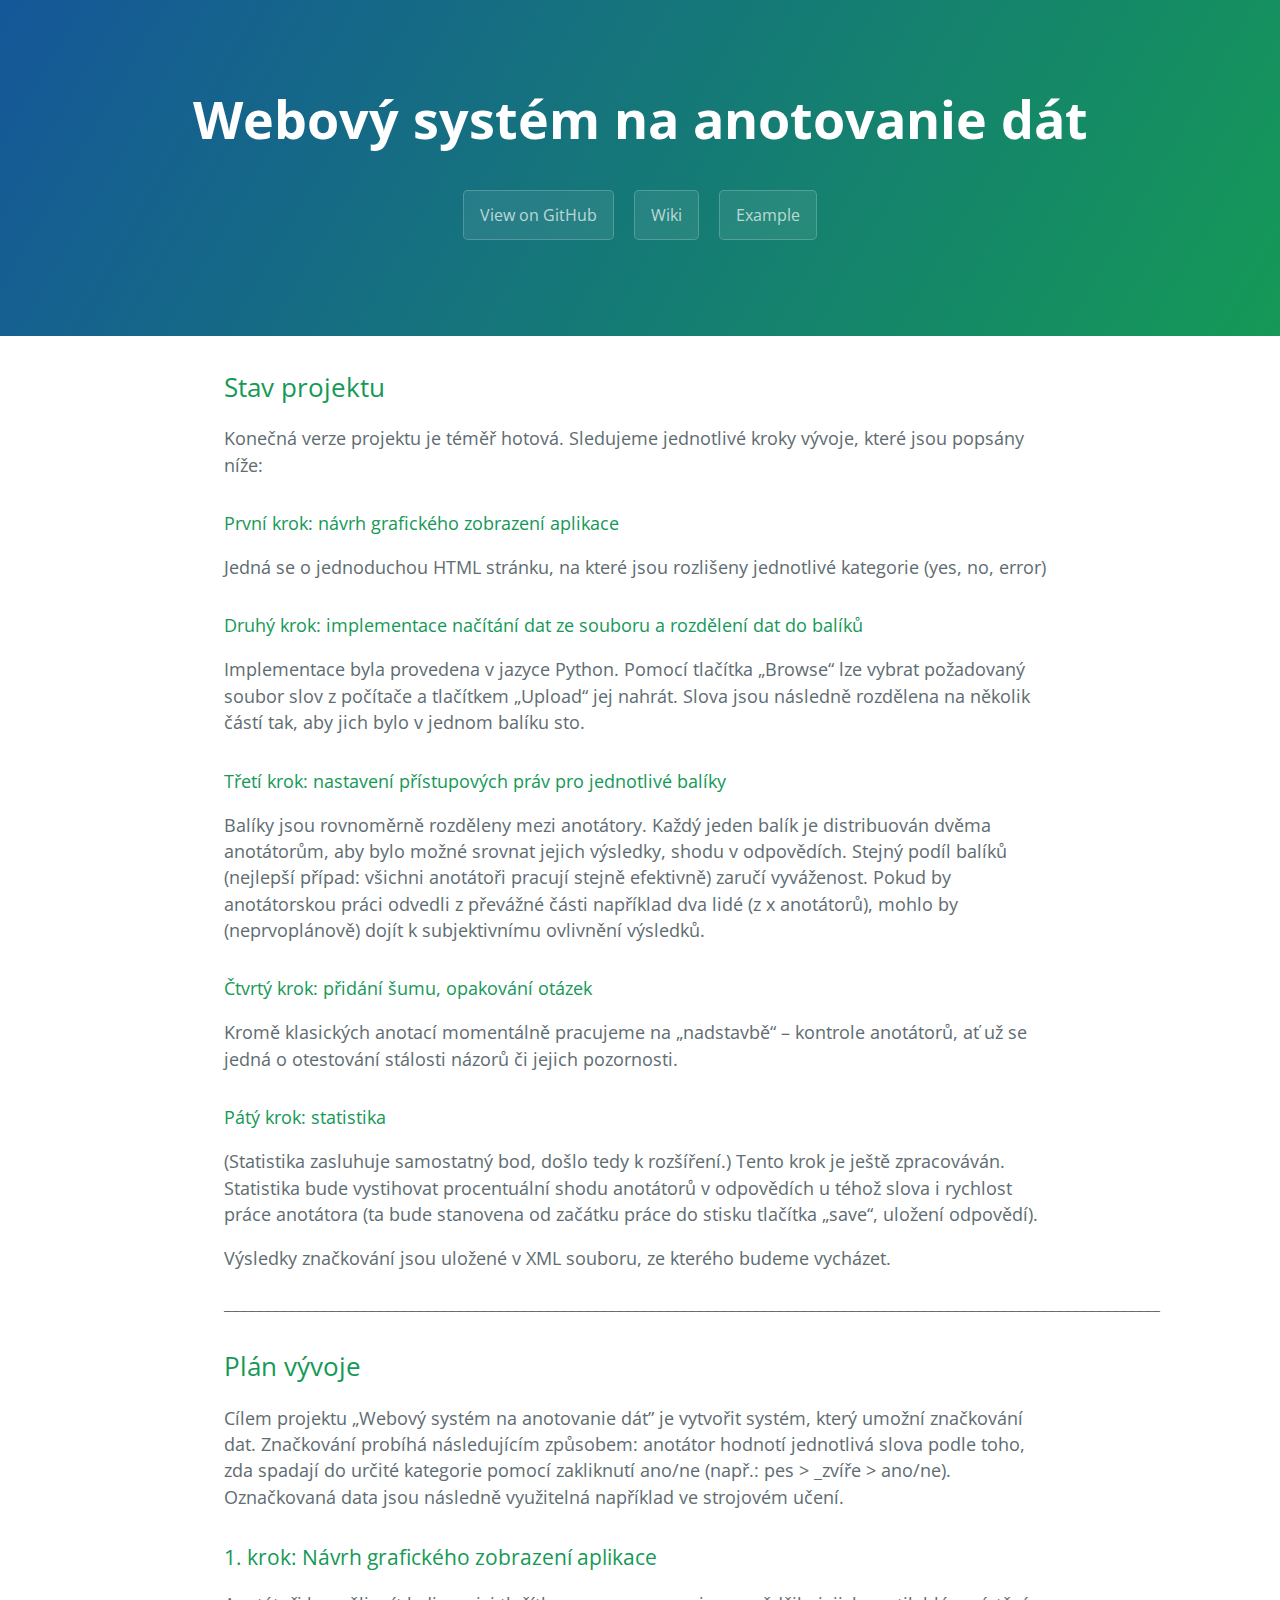
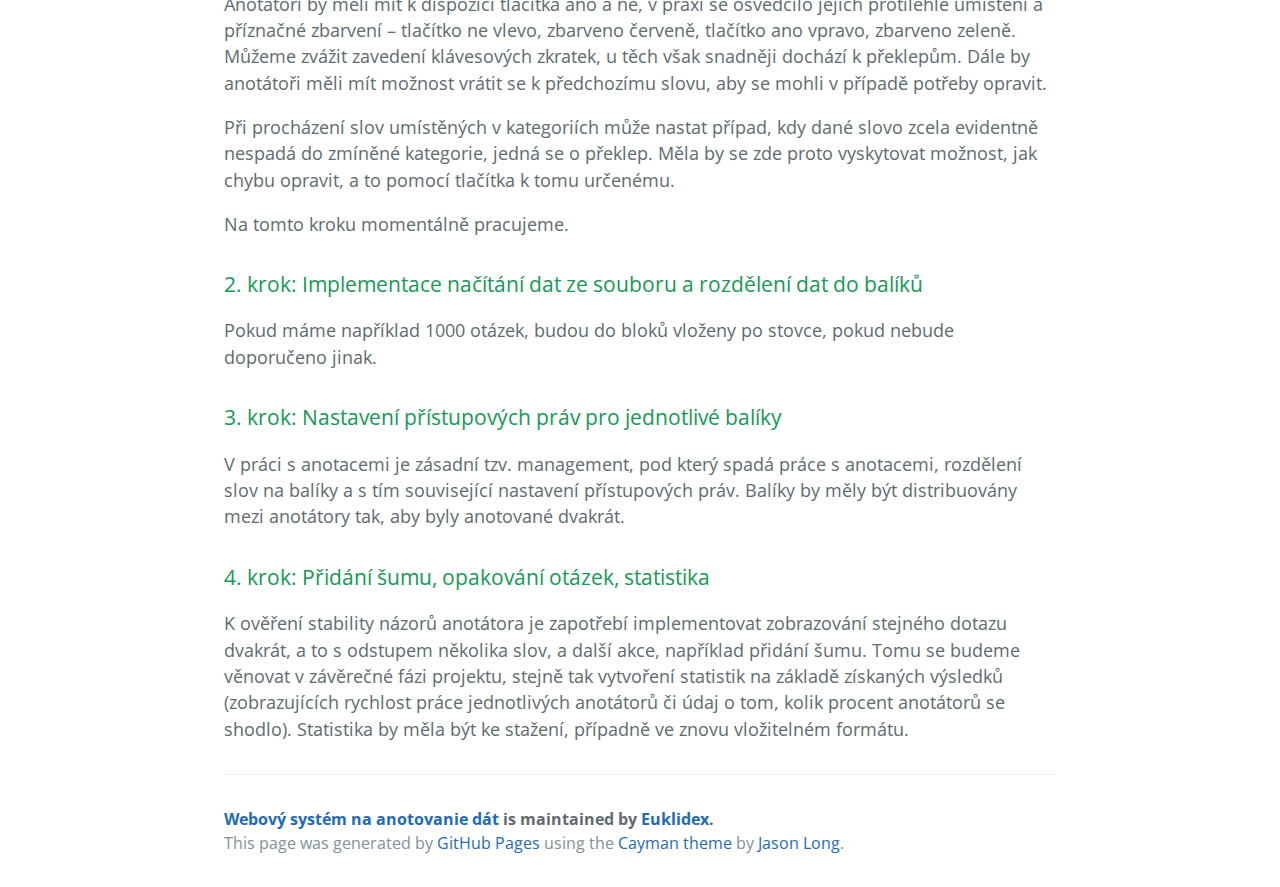
==== commit 07f2f741: "Update index.html" ====
--- a/index.html
+++ b/index.html
@@ -30,7 +30,7 @@
 	Slova jsou následně rozdělena na několik částí tak, aby jich bylo v jednom balíku sto.</p>
 	
 	<h4>Třetí krok: nastavení přístupových práv pro jednotlivé balíky</h3>
-	<p>Admin rovnoměrně rozdělí balíky mezi anotátory. Každý jeden balík je distribuován dvěma anotátorům, aby bylo možné srovnat jejich výsledky, shodu v odpovědích. 
+	<p>Balíky jsou rovnoměrně rozděleny mezi anotátory. Každý jeden balík je distribuován dvěma anotátorům, aby bylo možné srovnat jejich výsledky, shodu v odpovědích. 
 	Stejný podíl balíků (nejlepší případ: všichni anotátoři pracují stejně efektivně) zaručí vyváženost. Pokud by anotátorskou práci odvedli z převážné části například dva lidé (z x anotátorů), mohlo by (neprvoplánově) dojít k subjektivnímu ovlivnění výsledků.</p>  
 	
 	<h4>Čtvrtý krok: přidání šumu, opakování otázek</h3>
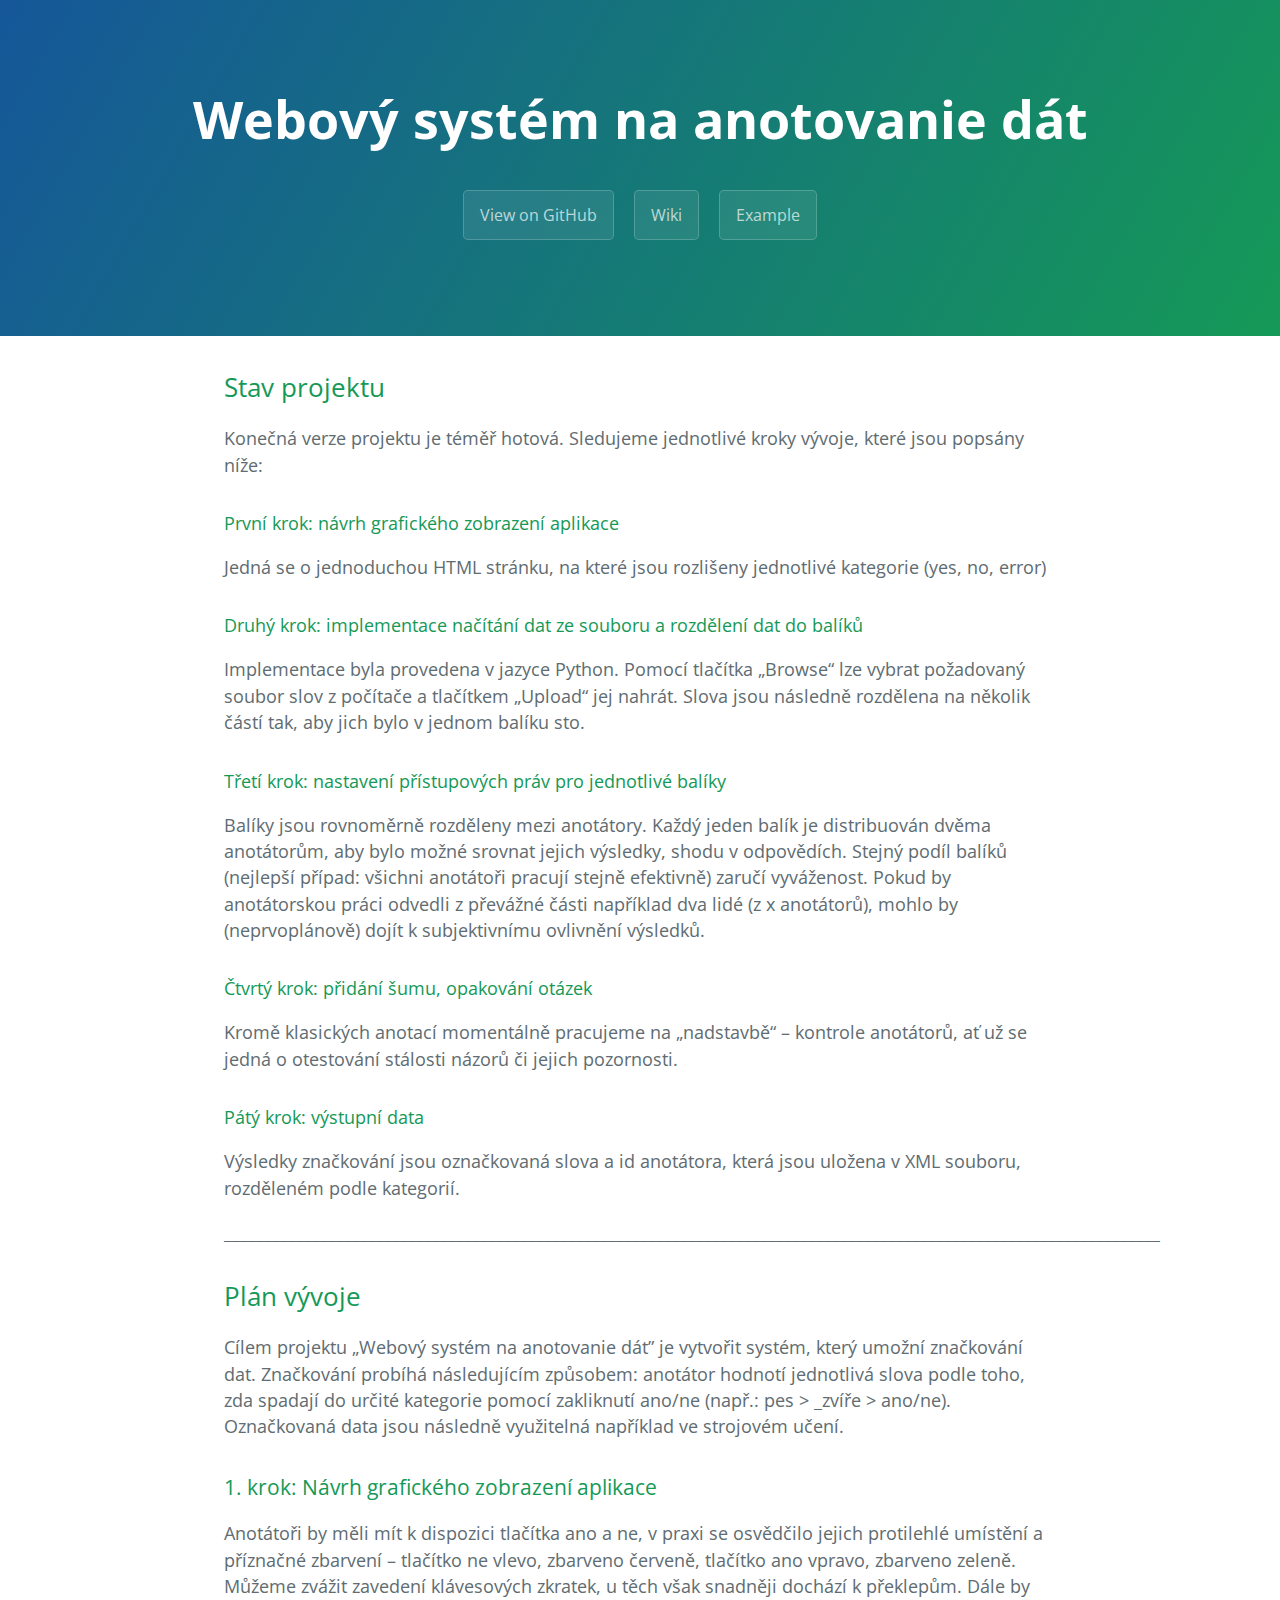
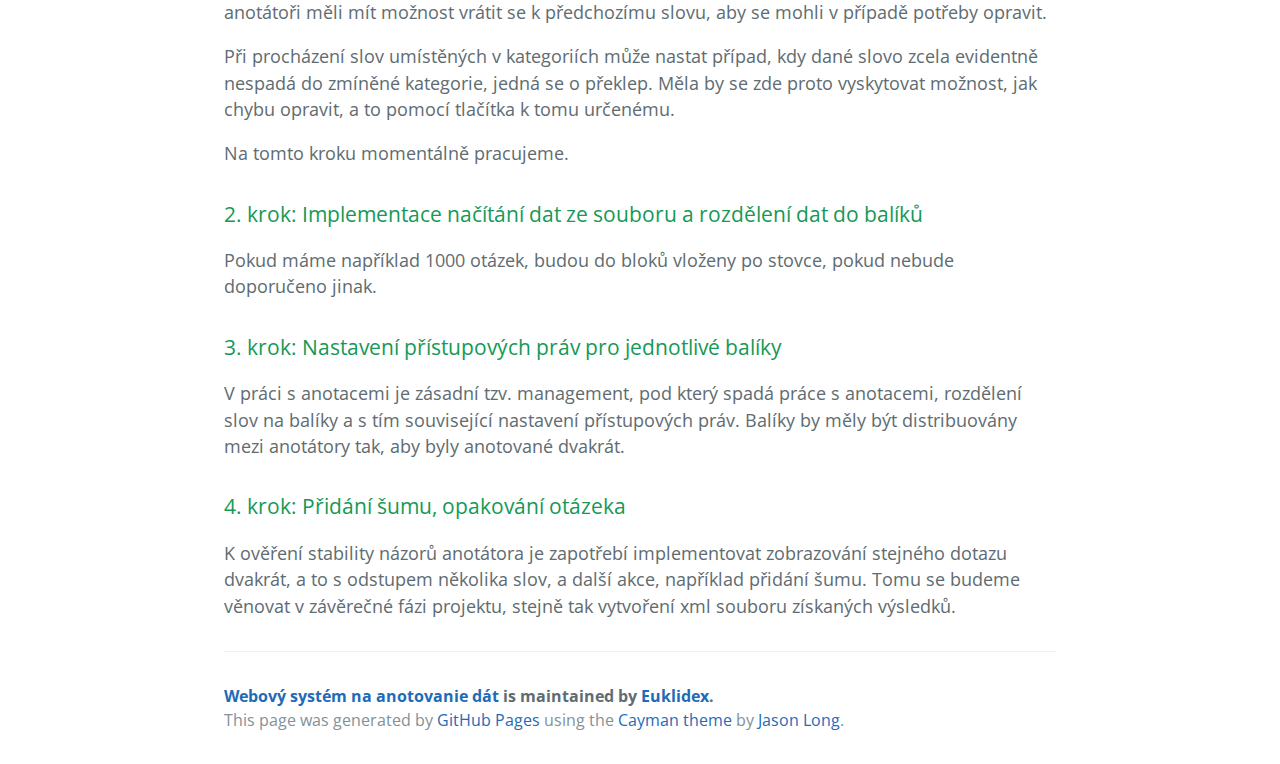
==== commit 5eb85db7: "Update index.html" ====
--- a/index.html
+++ b/index.html
@@ -36,9 +36,8 @@
 	<h4>Čtvrtý krok: přidání šumu, opakování otázek</h3>
 	<p>Kromě klasických anotací momentálně pracujeme na „nadstavbě“ – kontrole anotátorů, ať už se jedná o otestování stálosti názorů či jejich pozornosti.</p>
 	
-	<h4>Pátý krok: statistika</h3>
-	<p>(Statistika zasluhuje samostatný bod, došlo tedy k rozšíření.) Tento krok je ještě zpracováván. Statistika bude vystihovat procentuální shodu anotátorů v odpovědích u téhož slova i rychlost práce anotátora (ta bude stanovena od začátku práce do stisku tlačítka „save“, uložení odpovědí).</p>
-	<p>Výsledky značkování jsou uložené v XML souboru, ze kterého budeme vycházet.</p>
+	<h4>Pátý krok: výstupní data</h3>
+	<p>Výsledky značkování jsou označkovaná slova a id anotátora, která jsou uložena v XML souboru, rozděleném podle kategorií.</p>
 	<p>_____________________________________________________________________________________________________________________</p>
 
 	  <h2>Plán vývoje</h2>
@@ -61,9 +60,9 @@
 	  
 	  <p>V práci s anotacemi je zásadní tzv. management, pod který spadá práce s anotacemi, rozdělení slov na balíky a s tím související nastavení přístupových práv. Balíky by měly být distribuovány mezi anotátory tak, aby byly anotované dvakrát.</p>
 
-	  <h3>4. krok: Přidání šumu, opakování otázek, statistika</h3>
+	  <h3>4. krok: Přidání šumu, opakování otázeka</h3>
 	  
-	  <p>K ověření stability názorů anotátora je zapotřebí implementovat zobrazování stejného dotazu dvakrát, a to s odstupem několika slov, a další akce, například přidání šumu. Tomu se budeme věnovat v závěrečné fázi projektu, stejně tak vytvoření statistik na základě získaných výsledků (zobrazujících rychlost práce jednotlivých anotátorů či údaj o tom, kolik procent anotátorů se shodlo). Statistika by měla být ke stažení, případně ve znovu vložitelném formátu.</p>
+	  <p>K ověření stability názorů anotátora je zapotřebí implementovat zobrazování stejného dotazu dvakrát, a to s odstupem několika slov, a další akce, například přidání šumu. Tomu se budeme věnovat v závěrečné fázi projektu, stejně tak vytvoření xml souboru získaných výsledků.</p>
 	  
       <footer class="site-footer">
         <span class="site-footer-owner"><a href="https://github.com/Euklidex/WebSystemForDataAnnotation">Webový systém na anotovanie dát</a> is maintained by <a href="https://github.com/Euklidex">Euklidex</a>.</span>
